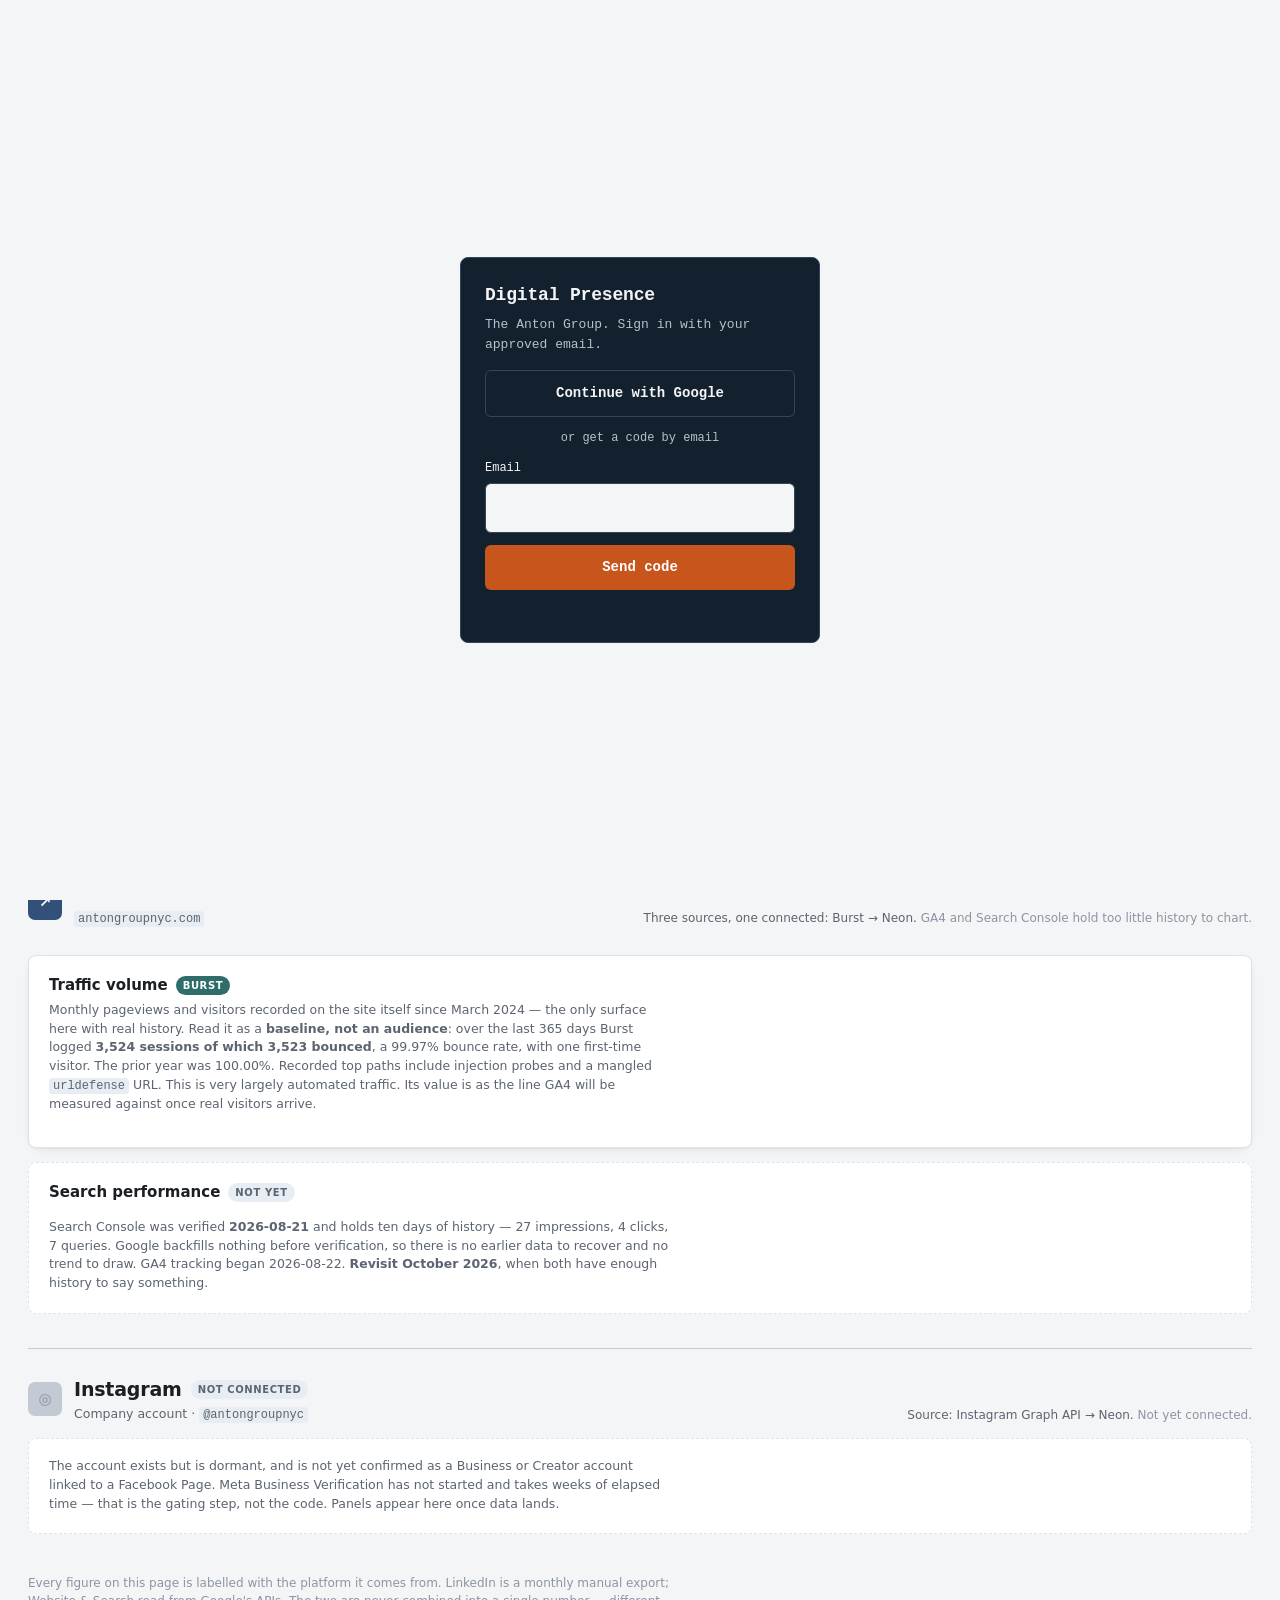
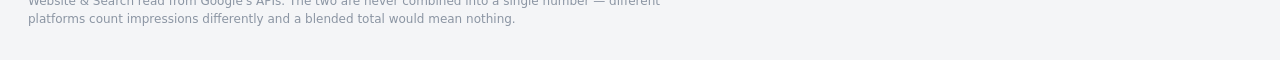
==== digital-presence/index.html @ 0e9f6192 "Publish: Digital Presence dashboard at /digital-presence/ (source anton-group-marketing-data eecb6ce" ====
<!doctype html>
<html lang="en">
<head>
<meta charset="utf-8">
<meta name="viewport" content="width=device-width, initial-scale=1">
<meta name="robots" content="noindex, nofollow">
<title>Digital Presence — The Anton Group</title>
<style>
/* Digital Presence dashboard.
 *
 * An internal instrument, not a marketing page: scanned, not read. So the
 * type is small and dense, the numbers are tabular, and colour is reserved for
 * state (overdue, off-target) rather than decoration.
 *
 * Palette is a cool slate with a single brass accent — deliberately not the
 * site's #1300ef, so nobody mistakes this for a client-facing surface.
 */

:root {
  color-scheme: light;

  --bg:        #f4f5f7;
  --surface:   #ffffff;
  --ink:       #1b1f24;
  --ink-soft:  #5b6470;
  --ink-faint: #8b95a3;
  --line:      #dfe3e8;
  --line-firm: #c3cad4;

  --accent:    #8a6a3c;
  --good:      #2f6d4f;
  --warn:      #9a6b12;
  --warn-bg:   #fdf4e0;
  --bad:       #a3402c;
  --bad-bg:    #fbeae6;

  --series-a:  #33507a;   /* impressions */
  --series-b:  #8a6a3c;   /* followers   */
  --band:      #e8edf4;   /* target band */

  --radius: 8px;
  --shadow: 0 1px 2px rgba(27, 31, 36, .05), 0 4px 14px -8px rgba(27, 31, 36, .18);
}

@media (prefers-color-scheme: dark) {
  :root:not([data-theme="light"]) {
    color-scheme: dark;
    --bg:        #14171b;
    --surface:   #1c2027;
    --ink:       #e6e9ee;
    --ink-soft:  #a4adba;
    --ink-faint: #74808f;
    --line:      #2b313a;
    --line-firm: #3c444f;
    --accent:    #cfa96a;
    --good:      #6cc394;
    --warn:      #d9a83f;
    --warn-bg:   #33280f;
    --bad:       #e08a74;
    --bad-bg:    #3a231d;
    --series-a:  #7fa3d6;
    --series-b:  #cfa96a;
    --band:      #232a33;
    --shadow: 0 1px 2px rgba(0,0,0,.4), 0 6px 20px -10px rgba(0,0,0,.6);
  }
}

* { box-sizing: border-box; }

body {
  margin: 0;
  background: var(--bg);
  color: var(--ink);
  font: 400 14px/1.5 ui-sans-serif, system-ui, -apple-system, "Segoe UI", sans-serif;
  -webkit-font-smoothing: antialiased;
}

/* ---------- masthead ---------- */

.masthead {
  display: flex;
  flex-wrap: wrap;
  gap: 16px;
  align-items: flex-end;
  justify-content: space-between;
  padding: 28px 28px 20px;
  border-bottom: 1px solid var(--line);
}
.eyebrow {
  margin: 0 0 4px;
  font-size: 11px;
  letter-spacing: .14em;
  text-transform: uppercase;
  color: var(--accent);
}
h1 { margin: 0; font-size: 24px; font-weight: 600; letter-spacing: -.01em; }
.masthead-meta { display: flex; align-items: center; gap: 10px; }
.masthead-meta label {
  font-size: 11px; letter-spacing: .08em; text-transform: uppercase;
  color: var(--ink-faint);
}
select {
  font: inherit;
  padding: 5px 8px;
  color: var(--ink);
  background: var(--surface);
  border: 1px solid var(--line-firm);
  border-radius: 6px;
}
select:focus-visible { outline: 2px solid var(--accent); outline-offset: 1px; }

.muted { color: var(--ink-faint); font-size: 12px; margin: 0; }

/* ---------- banners ---------- */

.banner {
  margin: 16px 28px 0;
  padding: 12px 14px;
  border-radius: var(--radius);
  border: 1px solid;
  font-size: 13px;
}
.banner-error { background: var(--bad-bg);  border-color: var(--bad);  color: var(--bad); }
.banner-warn  { background: var(--warn-bg); border-color: var(--warn); color: var(--warn); }

/* ---------- freshness strip ----------
   Sits above everything. If the import is stale, that fact outranks every
   number below it. */

.strip {
  display: flex;
  flex-wrap: wrap;
  gap: 8px 28px;
  align-items: baseline;
  margin: 0;
  padding: 12px 16px;
  background: var(--surface);
  border: 1px solid var(--line);
  border-left: 3px solid var(--good);
  border-radius: var(--radius);
  box-shadow: var(--shadow);
  font-size: 13px;
}
.tip {
  display: flex;
  gap: 10px;
  align-items: baseline;
  margin: 10px 0 0;
  padding: 8px 12px;
  border-left: 3px solid var(--accent);
  background: var(--bg);
  border-radius: 0 var(--radius) var(--radius) 0;
  font-size: 13px;
  color: var(--ink);
}
.tip-label { font-size: 11px; letter-spacing: .06em; text-transform: uppercase; color: var(--accent); white-space: nowrap; }
.tip-src { color: var(--ink-faint); }
.strip.is-overdue { border-left-color: var(--warn); background: var(--warn-bg); }
.strip b { font-variant-numeric: tabular-nums; }

/* ---------- tiles ---------- */

main { padding: 20px 28px 40px; display: grid; gap: 20px; }

.tiles {
  display: grid;
  grid-template-columns: repeat(auto-fit, minmax(190px, 1fr));
  gap: 14px;
}
.tile {
  padding: 14px 16px;
  background: var(--surface);
  border: 1px solid var(--line);
  border-radius: var(--radius);
  box-shadow: var(--shadow);
}
.tile-label {
  margin: 0 0 6px;
  font-size: 11px; letter-spacing: .07em; text-transform: uppercase;
  color: var(--ink-faint);
}
.tile-value {
  margin: 0;
  font-size: 28px; font-weight: 600; line-height: 1.1;
  font-variant-numeric: tabular-nums;
}
.tile-sub { margin: 6px 0 0; font-size: 12px; color: var(--ink-soft); }
.tile.is-warn  .tile-value { color: var(--warn); }
.tile.is-bad   .tile-value { color: var(--bad); }
.tile.is-good  .tile-value { color: var(--good); }

/* ---------- platform sections ----------
   Every number on this page belongs to exactly one platform, and the page must
   say which without the reader having to infer it. Platforms are the top-level
   grouping; charts live inside one. Nothing is ever blended across them —
   platforms count impressions differently and a combined total would be
   meaningless. */

.platform {
  display: grid;
  gap: 14px;
  padding-top: 4px;
}
.platform + .platform {
  margin-top: 14px;
  padding-top: 26px;
  border-top: 1px solid var(--line-firm);
}
.platform-head {
  display: flex;
  flex-wrap: wrap;
  gap: 10px 20px;
  align-items: flex-end;
  justify-content: space-between;
}
.platform-id { display: flex; align-items: center; gap: 12px; }
.platform-id h2 {
  margin: 0;
  font-size: 19px; font-weight: 600; letter-spacing: -.01em;
  display: flex; align-items: center; gap: 9px;
}
.platform-sub { margin: 2px 0 0; font-size: 12.5px; color: var(--ink-soft); }
.platform-source { margin: 0; font-size: 12px; color: var(--ink-soft); text-align: right; }

/* A mark rather than a logo — no trademark use, and it survives both themes. */
.platform-mark {
  flex: none;
  width: 34px; height: 34px;
  display: grid; place-items: center;
  border-radius: 7px;
  font-size: 15px; font-weight: 700; line-height: 1;
  color: var(--surface);
}
.platform-mark-li  { background: #0a66c2; font-family: Georgia, serif; }
.platform-mark-web { background: var(--series-a); }
.platform-mark-ig  { background: linear-gradient(135deg, #b8318d, #e9603f); }

/* A staged platform is visibly not-yet rather than broken or empty. */
.platform-staged .platform-mark { background: var(--line-firm); color: var(--ink-faint); }
.platform-staged .panel { border-style: dashed; box-shadow: none; }


/* ---------- panels ---------- */

.panel {
  background: var(--surface);
  border: 1px solid var(--line);
  border-radius: var(--radius);
  box-shadow: var(--shadow);
  padding: 18px 20px 20px;
}
.panel-head { margin-bottom: 14px; }
.panel-head h3 {
  margin: 0 0 4px;
  font-size: 15px; font-weight: 600;
  display: flex; align-items: center; gap: 8px;
}
.panel-note {
  margin: 0;
  font-size: 12.5px; line-height: 1.5;
  color: var(--ink-soft);
  max-width: 78ch;
}
.panel-staged { border-style: dashed; box-shadow: none; }
.pill {
  font-size: 10px; letter-spacing: .06em; text-transform: uppercase;
  padding: 2px 7px; border-radius: 999px;
  background: var(--band); color: var(--ink-soft); font-weight: 600;
}
/* Must follow .pill — same specificity, so source order decides. */
.pill-li    { background: #0a66c2; color: #fff; }
.pill-burst { background: #2f6d6a; color: #fff; }

.chart { width: 100%; overflow-x: auto; }
.chart svg { display: block; width: 100%; height: auto; }

/* ---------- table ---------- */

.table-scroll { overflow-x: auto; }
table { width: 100%; border-collapse: collapse; font-size: 13px; }
th, td {
  padding: 8px 10px;
  text-align: left;
  border-bottom: 1px solid var(--line);
  vertical-align: top;
}
th {
  font-size: 11px; letter-spacing: .06em; text-transform: uppercase;
  color: var(--ink-faint); font-weight: 600;
  border-bottom: 1px solid var(--line-firm);
  white-space: nowrap;
}
td.num, th.num { text-align: right; font-variant-numeric: tabular-nums; white-space: nowrap; }
tbody tr:last-child td { border-bottom: none; }
.post-text {
  display: block;
  max-width: 46ch;
  overflow: hidden;
  text-overflow: ellipsis;
  white-space: nowrap;
  color: var(--ink-soft);
}

/* ---------- chart internals ---------- */

.axis text  { font-size: 10px; fill: var(--ink-faint); }
.axis line, .axis path { stroke: var(--line); }
.gridline   { stroke: var(--line); stroke-dasharray: 2 3; }
.bar        { fill: var(--series-a); }
.bar.below  { fill: var(--line-firm); }
.target-band{ fill: var(--band); }
.series-a   { stroke: var(--series-a); fill: none; stroke-width: 2; }
.series-b   { stroke: var(--series-b); fill: none; stroke-width: 2; }
.dot-a      { fill: var(--series-a); }
.dot-b      { fill: var(--series-b); }
.bar-followers { fill: var(--series-a); }
.bar-visitors  { fill: var(--series-b); }
.chart-legend {
  display: flex; flex-wrap: wrap; gap: 14px;
  margin: 10px 0 0; padding: 0; list-style: none;
  font-size: 12px; color: var(--ink-soft);
}
.chart-legend li { display: flex; align-items: center; gap: 6px; }
.swatch { width: 10px; height: 10px; border-radius: 2px; flex: none; }

footer { padding: 0 28px 32px; }
footer p { max-width: 90ch; }
code {
  font: 12px/1 ui-monospace, "Cascadia Code", Consolas, monospace;
  background: var(--band); padding: 1px 4px; border-radius: 3px;
}

@media (max-width: 620px) {
  .masthead, .strip, .banner { margin-inline: 0; padding-inline: 16px; }
  main { padding: 16px; }
  footer { padding: 0 16px 24px; }
}

@media print {
  body { background: #fff; }
  .panel, .tile, .strip { box-shadow: none; border-color: #bbb; }
  .masthead-meta select { display: none; }
}

@media (prefers-reduced-motion: reduce) {
  * { animation: none !important; transition: none !important; }
}

</style>
<script>
/* The page asks /api/metrics?range=... as before. The data now comes from the Data API behind sign-in (auth.js). */
(function () {
  const real = window.fetch ? window.fetch.bind(window) : null;
  const API_URL = 'https://ep-plain-king-bdcfq2ot.apirest.c-8.us-east-2.aws.neon.tech/market_data/rest/v1';
  const auth = import('./auth.js');
  async function metrics(key, retried) {
    const { getToken } = await auth;
    const token = await getToken({ force: !!retried });
    const res = await real(API_URL + '/digital_presence?select=payload&range=eq.' + encodeURIComponent(key),
      { headers: { Authorization: 'Bearer ' + token, 'Accept-Profile': 'dash_api' } });
    if (res.status === 401 && !retried) return metrics(key, true);
    if (!res.ok) throw new Error('Data API ' + res.status);
    const rows = await res.json();
    if (!rows.length) {
      // Signed in but not on the approved list: the view returns nothing.
      await getToken({ force: true, message: 'This account is not on the approved list. Ask the dashboard owner for access, or sign in with an approved email.' });
      return metrics(key, true);
    }
    return new Response(JSON.stringify(rows[0].payload), { status: 200, headers: { 'Content-Type': 'application/json' } });
  }
  window.fetch = function (input, init) {
    const url = String((input && input.url) || input || '');
    if (url.indexOf('/api/metrics') !== -1) {
      const m = url.match(/range=([^&]+)/);
      return metrics(m ? decodeURIComponent(m[1]) : '365d');
    }
    return real ? real(input, init) : Promise.reject(new Error('offline'));
  };
}());
</script>
</head>
<body>

<header class="masthead">
  <div>
    <p class="eyebrow">The Anton Group</p>
    <h1>Digital Presence</h1>
  </div>
  <div class="masthead-meta">
    <label for="range">Window</label>
    <select id="range" aria-label="Time window">
      <option value="365d" selected>Last 365 days</option>
      <option value="90d">Last 90 days</option>
      <option value="all">All data</option>
    </select>
    <p id="generated" class="muted"></p>
  </div>
</header>

<noscript>
  <div class="banner banner-warn">
    This page reads live data and needs JavaScript enabled.
  </div>
</noscript>

<div id="error" class="banner banner-error" hidden></div>

<main>

  <!-- ================= LINKEDIN ================= -->
  <section class="platform" aria-labelledby="li-heading">

    <div class="platform-head">
      <div class="platform-id">
        <span class="platform-mark platform-mark-li" aria-hidden="true">in</span>
        <div>
          <h2 id="li-heading">LinkedIn</h2>
          <p class="platform-sub">Company page · <code>@antongroupnyc</code></p>
        </div>
      </div>
      <p class="platform-source">
        Source: monthly page-analytics export → Neon.
        <span class="muted">Not live — as fresh as the last import.</span>
      </p>
    </div>

    <!-- Freshness belongs to LinkedIn specifically: it describes the age of
         that export, not of the dashboard as a whole. -->
    <div id="freshness-strip" class="strip" aria-live="polite"></div>

    <div class="tiles" id="tiles" aria-label="LinkedIn headline figures"></div>

    <section class="panel">
      <div class="panel-head">
        <h3>Posting cadence <span class="pill pill-li">LinkedIn</span></h3>
        <p class="panel-note">
          Bars are posts published to the company page. The band is the 4–6 per
          month the baseline recommends. This is the constraint — per-post
          performance is healthy; supply is not.
        </p>
        <p class="tip">
          <span class="tip-label">Get noticed</span>
          <span>Pages that post at least once a week see 5× more followers. <span class="tip-src">LinkedIn page admin guidance</span></span>
        </p>
      </div>
      <div id="chart-cadence" class="chart"></div>
    </section>

    <section class="panel">
      <div class="panel-head">
        <h3>Reach and follower growth <span class="pill pill-li">LinkedIn</span></h3>
        <p class="panel-note">
          Monthly organic impressions on the company page against net new
          followers. Follower gain tracks posting, not reach.
        </p>
      </div>
      <div id="chart-trend" class="chart"></div>
    </section>

    <section class="panel">
      <div class="panel-head">
        <h3>Audience quality <span class="pill pill-li">LinkedIn</span></h3>
        <p class="panel-note" id="composition-note"></p>
      </div>
      <div id="chart-composition" class="chart"></div>
    </section>

    <section class="panel">
      <div class="panel-head">
        <h3>Every post <span class="pill pill-li">LinkedIn</span></h3>
        <p class="panel-note">
          Company-page posts, newest first. Engagement rate and CTR are stored as
          fractions and formatted here. These are per-post figures and will not
          sum to the page-level totals above — page counts include activity not
          attributable to a specific post.
        </p>
      </div>
      <div class="table-scroll">
        <table id="posts-table">
          <thead>
            <tr>
              <th scope="col">Date</th>
              <th scope="col">Post</th>
              <th scope="col" class="num">Impressions</th>
              <th scope="col" class="num">Clicks</th>
              <th scope="col" class="num">CTR</th>
              <th scope="col" class="num">Reactions</th>
              <th scope="col" class="num">Reposts</th>
              <th scope="col" class="num">Eng. rate</th>
            </tr>
          </thead>
          <tbody></tbody>
        </table>
      </div>
    </section>
  </section>

  <!-- ================= WEBSITE ================= -->
  <section class="platform" aria-labelledby="web-heading">
    <div class="platform-head">
      <div class="platform-id">
        <span class="platform-mark platform-mark-web" aria-hidden="true">↗</span>
        <div>
          <h2 id="web-heading">Website &amp; Search</h2>
          <p class="platform-sub"><code>antongroupnyc.com</code></p>
        </div>
      </div>
      <p class="platform-source">
        Three sources, one connected: Burst → Neon.
        <span class="muted">GA4 and Search Console hold too little history to chart.</span>
      </p>
    </div>

    <div class="tiles" id="burst-tiles" aria-label="Burst headline figures"></div>

    <section class="panel">
      <div class="panel-head">
        <h3>Traffic volume <span class="pill pill-burst">Burst</span></h3>
        <p class="panel-note">
          Monthly pageviews and visitors recorded on the site itself since March
          2024 — the only surface here with real history. Read it as a
          <b>baseline, not an audience</b>: over the last 365 days Burst logged
          <b>3,524 sessions of which 3,523 bounced</b>, a 99.97% bounce rate,
          with one first-time visitor. The prior year was 100.00%. Recorded
          top paths include injection probes and a mangled
          <code>urldefense</code> URL. This is very largely automated traffic.
          Its value is as the line GA4 will be measured against once real
          visitors arrive.
        </p>
      </div>
      <div id="chart-burst" class="chart"></div>
    </section>

    <div class="panel panel-staged">
      <div class="panel-head">
        <h3>Search performance <span class="pill">not yet</span></h3>
      </div>
      <p class="panel-note">
        Search Console was verified <b>2026-08-21</b> and holds ten days of
        history — 27 impressions, 4 clicks, 7 queries. Google backfills nothing
        before verification, so there is no earlier data to recover and no trend
        to draw. GA4 tracking began 2026-08-22. <b>Revisit October 2026</b>, when
        both have enough history to say something.
      </p>
    </div>
  </section>

  <!-- ================= INSTAGRAM ================= -->
  <section class="platform platform-staged" aria-labelledby="ig-heading">
    <div class="platform-head">
      <div class="platform-id">
        <span class="platform-mark platform-mark-ig" aria-hidden="true">◎</span>
        <div>
          <h2 id="ig-heading">Instagram <span class="pill">not connected</span></h2>
          <p class="platform-sub">Company account · <code>@antongroupnyc</code></p>
        </div>
      </div>
      <p class="platform-source">
        Source: Instagram Graph API → Neon.
        <span class="muted">Not yet connected.</span>
      </p>
    </div>

    <div class="panel">
      <p class="panel-note">
        The account exists but is dormant, and is not yet confirmed as a
        Business or Creator account linked to a Facebook Page. Meta Business
        Verification has not started and takes weeks of elapsed time — that is
        the gating step, not the code. Panels appear here once data lands.
      </p>
    </div>
  </section>

</main>

<footer>
  <p class="muted">
    Every figure on this page is labelled with the platform it comes from. LinkedIn
    is a monthly manual export; Website &amp; Search read from Google's APIs. The two
    are never combined into a single number — different platforms count impressions
    differently and a blended total would mean nothing.
  </p>
</footer>

<script>
/* Hand-built inline SVG charts. No library — three chart types do not justify
 * a dependency, and inline SVG inherits the CSS custom properties so both
 * colour schemes work without a second palette.
 *
 * Every chart draws into a fixed viewBox and scales via CSS, so there is no
 * resize handling and no layout thrash.
 */
(function (global) {
  'use strict';

  const NS = 'http://www.w3.org/2000/svg';
  const el = (name, attrs = {}, text = null) => {
    const n = document.createElementNS(NS, name);
    for (const [k, v] of Object.entries(attrs)) n.setAttribute(k, String(v));
    if (text !== null) n.textContent = text;
    return n;
  };

  /** Round a max up to something a human would choose for an axis top. */
  function niceMax(v) {
    if (v <= 0) return 1;
    const mag = Math.pow(10, Math.floor(Math.log10(v)));
    const norm = v / mag;
    const step = norm <= 1 ? 1 : norm <= 2 ? 2 : norm <= 5 ? 5 : 10;
    return step * mag;
  }

  const fmt = (n) => (n === null || n === undefined ? '—' : n.toLocaleString('en-US'));
  const shortMonth = (ym) => {
    const [y, m] = ym.split('-');
    return ['Jan','Feb','Mar','Apr','May','Jun','Jul','Aug','Sep','Oct','Nov','Dec'][+m - 1]
      + (m === '01' ? ` ’${y.slice(2)}` : '');
  };

  function legend(items) {
    const ul = document.createElement('ul');
    ul.className = 'chart-legend';
    for (const it of items) {
      const li = document.createElement('li');
      const sw = document.createElement('span');
      sw.className = 'swatch';
      sw.style.background = it.color;
      li.append(sw, document.createTextNode(it.label));
      ul.appendChild(li);
    }
    return ul;
  }

  /* ------------------------------------------------------------------ *
   * Posting cadence: bars with the 4–6/month target band behind them.
   * The band is the whole point — it turns "1 post" from a number into a
   * miss you can see without reading the axis.
   * ------------------------------------------------------------------ */
  function cadence(mount, rows, target = [4, 6]) {
    mount.textContent = '';
    if (!rows || !rows.length) return empty(mount, 'No posts in this window.');

    const W = 900, H = 260, P = { t: 14, r: 14, b: 30, l: 40 };
    const iw = W - P.l - P.r, ih = H - P.t - P.b;
    const max = niceMax(Math.max(target[1], ...rows.map((r) => r.posts)));
    const y = (v) => P.t + ih - (v / max) * ih;
    const bw = Math.min(46, (iw / rows.length) * 0.62);

    const svg = el('svg', {
      viewBox: `0 0 ${W} ${H}`, role: 'img',
      'aria-label': `Posts per month. Target ${target[0]} to ${target[1]}.`,
    });

    svg.appendChild(el('rect', {
      class: 'target-band', x: P.l, y: y(target[1]),
      width: iw, height: Math.max(1, y(target[0]) - y(target[1])),
    }));

    for (let i = 0; i <= 4; i++) {
      const v = (max / 4) * i;
      svg.appendChild(el('line', { class: 'gridline', x1: P.l, x2: P.l + iw, y1: y(v), y2: y(v) }));
      svg.appendChild(el('text', {
        class: 'axis-label', x: P.l - 8, y: y(v) + 3.5, 'text-anchor': 'end',
        fill: 'currentColor', style: 'font-size:10px;opacity:.55',
      }, String(Math.round(v))));
    }

    rows.forEach((r, i) => {
      const cx = P.l + (iw / rows.length) * (i + 0.5);
      const h = Math.max(0, P.t + ih - y(r.posts));
      const g = el('g');
      g.appendChild(el('rect', {
        class: 'bar' + (r.posts < target[0] ? ' below' : ''),
        x: cx - bw / 2, y: y(r.posts), width: bw, height: h, rx: 2,
      }));
      g.appendChild(el('title', {}, `${r.month}: ${r.posts} post${r.posts === 1 ? '' : 's'}`));
      if (r.posts > 0) {
        g.appendChild(el('text', {
          x: cx, y: y(r.posts) - 5, 'text-anchor': 'middle',
          fill: 'currentColor', style: 'font-size:10px;opacity:.7',
        }, String(r.posts)));
      }
      g.appendChild(el('text', {
        x: cx, y: H - 10, 'text-anchor': 'middle',
        fill: 'currentColor', style: 'font-size:10px;opacity:.55',
      }, shortMonth(r.month)));
      svg.appendChild(g);
    });

    mount.appendChild(svg);
    mount.appendChild(legend([
      { color: 'var(--series-a)', label: 'On or above target' },
      { color: 'var(--line-firm)', label: 'Below 4/month' },
      { color: 'var(--band)', label: 'Target band (4–6)' },
    ]));
  }

  /* ------------------------------------------------------------------ *
   * Reach vs follower growth: two lines on independent scales.
   * Independent axes are deliberate — the question is whether the shapes
   * move together, not how the magnitudes compare.
   * ------------------------------------------------------------------ */
  function trend(mount, rows) {
    mount.textContent = '';
    if (!rows || !rows.length) return empty(mount, 'No daily data in this window.');

    const W = 900, H = 280, P = { t: 16, r: 46, b: 30, l: 48 };
    const iw = W - P.l - P.r, ih = H - P.t - P.b;
    const maxI = niceMax(Math.max(...rows.map((r) => r.impressions || 0)));
    const maxF = niceMax(Math.max(1, ...rows.map((r) => r.net_followers || 0)));
    const x = (i) => P.l + (rows.length === 1 ? iw / 2 : (iw / (rows.length - 1)) * i);
    const yI = (v) => P.t + ih - ((v || 0) / maxI) * ih;
    const yF = (v) => P.t + ih - ((v || 0) / maxF) * ih;

    const svg = el('svg', {
      viewBox: `0 0 ${W} ${H}`, role: 'img',
      'aria-label': 'Monthly organic impressions and net new followers.',
    });

    for (let i = 0; i <= 4; i++) {
      const v = (maxI / 4) * i;
      svg.appendChild(el('line', { class: 'gridline', x1: P.l, x2: P.l + iw, y1: yI(v), y2: yI(v) }));
      svg.appendChild(el('text', {
        x: P.l - 8, y: yI(v) + 3.5, 'text-anchor': 'end',
        fill: 'currentColor', style: 'font-size:10px;opacity:.55',
      }, v >= 1000 ? `${Math.round(v / 1000)}k` : String(Math.round(v))));
      svg.appendChild(el('text', {
        x: P.l + iw + 8, y: yF((maxF / 4) * i) + 3.5,
        fill: 'currentColor', style: 'font-size:10px;opacity:.55',
      }, String(Math.round((maxF / 4) * i))));
    }

    const path = (acc, yf) => rows.map((r, i) => `${i ? 'L' : 'M'}${x(i)},${yf(r[acc])}`).join(' ');
    svg.appendChild(el('path', { class: 'series-a', d: path('impressions', yI) }));
    svg.appendChild(el('path', { class: 'series-b', d: path('net_followers', yF) }));

    rows.forEach((r, i) => {
      const a = el('circle', { class: 'dot-a', cx: x(i), cy: yI(r.impressions), r: 3 });
      a.appendChild(el('title', {}, `${r.month}: ${fmt(r.impressions)} impressions`));
      svg.appendChild(a);
      const b = el('circle', { class: 'dot-b', cx: x(i), cy: yF(r.net_followers), r: 3 });
      b.appendChild(el('title', {}, `${r.month}: ${fmt(r.net_followers)} net followers`));
      svg.appendChild(b);
      if (i % Math.ceil(rows.length / 8) === 0 || i === rows.length - 1) {
        svg.appendChild(el('text', {
          x: x(i), y: H - 10, 'text-anchor': 'middle',
          fill: 'currentColor', style: 'font-size:10px;opacity:.55',
        }, shortMonth(r.month)));
      }
    });

    mount.appendChild(svg);
    mount.appendChild(legend([
      { color: 'var(--series-a)', label: 'Organic impressions (left)' },
      { color: 'var(--series-b)', label: 'Net new followers (right)' },
    ]));
  }

  /* ------------------------------------------------------------------ *
   * Audience quality: a back-to-back bar chart.
   * Followers left, visitors right, one shared seniority axis. Charted
   * separately these two are unremarkable; opposed, the divergence is the
   * entire finding — the followers are senior, the visitors are not.
   * ------------------------------------------------------------------ */
  function composition(mount, rows) {
    mount.textContent = '';
    if (!rows || !rows.length) return empty(mount, 'No demographic snapshot loaded.');

    const byAud = { followers: {}, visitors: {} };
    for (const r of rows) (byAud[r.audience_type] ||= {})[r.value] = Number(r.pct);

    const ORDER = ['CXO', 'Owner', 'Partner', 'VP', 'Director', 'Senior', 'Manager', 'Entry', 'Training', 'Unpaid'];
    const labels = ORDER.filter((k) => byAud.followers[k] != null || byAud.visitors[k] != null);
    if (!labels.length) return empty(mount, 'No seniority breakdown available.');

    const W = 900, H = 30 + labels.length * 26, GUT = 96;
    const half = (W - GUT) / 2;
    const max = Math.max(10, ...labels.map((k) => Math.max(byAud.followers[k] || 0, byAud.visitors[k] || 0)));
    const rowH = 26, bh = 14;

    const svg = el('svg', {
      viewBox: `0 0 ${W} ${H}`, role: 'img',
      'aria-label': 'Seniority of followers compared with page visitors, percent.',
    });

    labels.forEach((k, i) => {
      const cy = 18 + i * rowH;
      svg.appendChild(el('text', {
        x: W / 2, y: cy + bh - 3, 'text-anchor': 'middle',
        fill: 'currentColor', style: 'font-size:11px',
      }, k));

      const f = byAud.followers[k] || 0;
      const wf = (f / max) * half;
      const gf = el('g');
      gf.appendChild(el('rect', { class: 'bar-followers', x: W / 2 - GUT / 2 - wf, y: cy, width: wf, height: bh, rx: 2 }));
      gf.appendChild(el('title', {}, `Followers · ${k}: ${f}%`));
      svg.appendChild(gf);
      if (f >= 3) svg.appendChild(el('text', {
        x: W / 2 - GUT / 2 - wf - 5, y: cy + bh - 3, 'text-anchor': 'end',
        fill: 'currentColor', style: 'font-size:10px;opacity:.7',
      }, `${f}%`));

      const v = byAud.visitors[k] || 0;
      const wv = (v / max) * half;
      const gv = el('g');
      gv.appendChild(el('rect', { class: 'bar-visitors', x: W / 2 + GUT / 2, y: cy, width: wv, height: bh, rx: 2 }));
      gv.appendChild(el('title', {}, `Visitors · ${k}: ${v}%`));
      svg.appendChild(gv);
      if (v >= 3) svg.appendChild(el('text', {
        x: W / 2 + GUT / 2 + wv + 5, y: cy + bh - 3,
        fill: 'currentColor', style: 'font-size:10px;opacity:.7',
      }, `${v}%`));
    });

    mount.appendChild(svg);
    mount.appendChild(legend([
      { color: 'var(--series-a)', label: 'Followers (left)' },
      { color: 'var(--series-b)', label: 'Page visitors (right)' },
    ]));
  }

  /* ------------------------------------------------------------------ *
   * Traffic volume: paired monthly bars, no target band.
   * Used for Burst. There is deliberately no goal line here — this series
   * is automated traffic, so "more" would not be better and a target would
   * imply otherwise.
   * ------------------------------------------------------------------ */
  function volume(mount, rows) {
    mount.textContent = '';
    if (!rows || !rows.length) return empty(mount, 'No traffic data in this window.');

    const W = 900, H = 240, P = { t: 14, r: 14, b: 30, l: 44 };
    const iw = W - P.l - P.r, ih = H - P.t - P.b;
    const max = niceMax(Math.max(1, ...rows.map((r) => Math.max(r.pageviews, r.visitors))));
    const y = (v) => P.t + ih - (v / max) * ih;
    const slot = iw / rows.length;
    const bw = Math.min(18, slot * 0.32);

    const svg = el('svg', {
      viewBox: `0 0 ${W} ${H}`, role: 'img',
      'aria-label': 'Monthly Burst pageviews and visitors.',
    });

    for (let i = 0; i <= 4; i++) {
      const v = (max / 4) * i;
      svg.appendChild(el('line', { class: 'gridline', x1: P.l, x2: P.l + iw, y1: y(v), y2: y(v) }));
      svg.appendChild(el('text', {
        x: P.l - 8, y: y(v) + 3.5, 'text-anchor': 'end',
        fill: 'currentColor', style: 'font-size:10px;opacity:.55',
      }, String(Math.round(v))));
    }

    rows.forEach((r, i) => {
      const cx = P.l + slot * (i + 0.5);
      const g = el('g');
      [['pageviews', 'bar-followers', -bw / 2 - 1], ['visitors', 'bar-visitors', 1]].forEach(
        ([key, cls, dx]) => {
          const h = Math.max(0, P.t + ih - y(r[key]));
          const rect = el('rect', {
            class: cls, x: cx + dx, y: y(r[key]), width: bw, height: h, rx: 2,
          });
          rect.appendChild(el('title', {}, `${r.month}: ${fmt(r[key])} ${key}`));
          g.appendChild(rect);
        }
      );
      if (i % Math.ceil(rows.length / 8) === 0 || i === rows.length - 1) {
        g.appendChild(el('text', {
          x: cx, y: H - 10, 'text-anchor': 'middle',
          fill: 'currentColor', style: 'font-size:10px;opacity:.55',
        }, shortMonth(r.month)));
      }
      svg.appendChild(g);
    });

    mount.appendChild(svg);
    mount.appendChild(legend([
      { color: 'var(--series-a)', label: 'Pageviews' },
      { color: 'var(--series-b)', label: 'Visitors' },
    ]));
  }

  function empty(mount, msg) {
    const p = document.createElement('p');
    p.className = 'panel-note';
    p.textContent = msg;
    mount.appendChild(p);
  }

  global.Charts = { cadence, trend, composition, volume, fmt };
})(window);

</script>
<script>
/* One fetch, one render. All arithmetic that could go wrong lives in SQL;
 * this file formats and places.
 *
 * The single formatting rule that matters: engagement_rate and ctr are stored
 * as FRACTIONS (0.0483, not 4.83). pct() is the only place they are multiplied,
 * so there is exactly one line to get wrong instead of six.
 */
(function () {
  'use strict';

  const $ = (id) => document.getElementById(id);
  const fmt = (n) => (n === null || n === undefined ? '—' : Number(n).toLocaleString('en-US'));
  const pct = (frac, dp = 1) =>
    frac === null || frac === undefined ? '—' : `${(Number(frac) * 100).toFixed(dp)}%`;
  const plural = (n, s, p) => `${n} ${n === 1 ? s : p}`;
  // Postgres dates arrive from the Function as full ISO timestamps
  // ("2026-08-24T04:00:00.000Z"). Printed raw they read as machine output in
  // the middle of a sentence. Sliced rather than parsed: `new Date(...)` and
  // then formatting would shift the calendar date by one for any viewer west
  // of UTC, because these are dates, not instants.
  const day = (v) => (typeof v === 'string' ? v.slice(0, 10) : v == null ? '—' : String(v));

  function showError(msg) {
    const box = $('error');
    box.textContent = msg;
    box.hidden = false;
  }

  /* ---------- freshness strip ----------
     Renders days-since-last-post and the age of the import together, always.
     The tile exists because the page once went 56 days dark unnoticed; since
     the feed is a monthly manual export, showing the first figure without the
     second would reproduce exactly that blindness. */
  function renderFreshness(f) {
    const strip = $('freshness-strip');
    strip.textContent = '';
    if (!f) {
      strip.textContent = 'Freshness unavailable.';
      return;
    }
    strip.classList.toggle('is-overdue', Boolean(f.export_overdue));

    const bits = [
      `<span><b>${plural(f.days_since_last_post, 'day', 'days')}</b> since the last post
        <span class="muted">(${day(f.last_post)})</span></span>`,
      `<span>Data runs through <b>${day(f.data_through)}</b>
        <span class="muted">— ${plural(f.data_age_days, 'day', 'days')} ago</span></span>`,
      `<span><b>${f.days_of_data}</b> days loaded
        <span class="muted">from ${day(f.data_from)}</span></span>`,
    ];
    if (f.export_overdue) {
      bits.push('<span><b>Export overdue.</b> Run the monthly LinkedIn export — '
        + 'every figure below is older than it looks.</span>');
    }
    strip.innerHTML = bits.join('');
  }

  /* ---------- tiles ---------- */
  function renderTiles(d) {
    const f = d.freshness || {};
    const totals = (d.trend || []).reduce(
      (a, r) => ({
        impressions: a.impressions + (r.impressions || 0),
        clicks: a.clicks + (r.clicks || 0),
        followers: a.followers + (r.net_followers || 0),
      }),
      { impressions: 0, clicks: 0, followers: 0 }
    );

    const monthly = d.cadence || [];
    const avg = monthly.length
      ? monthly.reduce((s, r) => s + r.posts, 0) / monthly.length
      : 0;

    const tiles = [
      {
        label: 'Posts this month',
        value: f.posts_this_month ?? '—',
        sub: `${avg.toFixed(1)}/month average · target 4–6`,
        state: (f.posts_this_month ?? 0) >= 4 ? 'is-good' : 'is-bad',
      },
      {
        label: 'Organic impressions',
        value: fmt(totals.impressions),
        sub: `${fmt(totals.clicks)} clicks · ${
          totals.impressions ? pct(totals.clicks / totals.impressions, 2) : '—'
        } page CTR`,
      },
      {
        label: 'Net new followers',
        value: fmt(totals.followers),
        sub: `${plural(f.posts_total ?? 0, 'post', 'posts')} in the window`,
      },
      {
        label: 'Followers per post',
        value: f.posts_total ? (totals.followers / f.posts_total).toFixed(1) : '—',
        sub: 'Posting drives follower growth; reach alone does not',
      },
    ];

    $('tiles').innerHTML = tiles
      .map(
        (t) => `<article class="tile ${t.state || ''}">
            <p class="tile-label">${t.label}</p>
            <p class="tile-value">${t.value}</p>
            <p class="tile-sub">${t.sub}</p>
          </article>`
      )
      .join('');
  }

  /* ---------- posts table ---------- */
  function renderPosts(rows) {
    const body = document.querySelector('#posts-table tbody');
    body.textContent = '';
    if (!rows || !rows.length) {
      body.innerHTML = '<tr><td colspan="8" class="muted">No posts loaded.</td></tr>';
      return;
    }
    body.innerHTML = rows
      .map((r) => {
        // Post text can contain markup-significant characters; build with
        // textContent semantics by escaping rather than interpolating raw.
        const text = String(r.content || '')
          .replace(/&/g, '&amp;')
          .replace(/</g, '&lt;')
          .replace(/>/g, '&gt;');
        return `<tr>
          <td>${r.posted_at || '—'}</td>
          <td><span class="post-text" title="${text}">${text || '—'}</span></td>
          <td class="num">${fmt(r.impressions)}</td>
          <td class="num">${fmt(r.clicks)}</td>
          <td class="num">${pct(r.ctr, 2)}</td>
          <td class="num">${fmt(r.likes)}</td>
          <td class="num">${fmt(r.reposts)}</td>
          <td class="num">${pct(r.engagement_rate)}</td>
        </tr>`;
      })
      .join('');
  }

  /* ---------- Burst (website) ----------
     Deliberately uncoloured. The tile states elsewhere mean "off target", and
     there is no target here — this series is very largely automated traffic,
     so a rising number is not an improvement and must not be styled as one.
     No bounce tile: the stored counts are page-level and cannot produce a
     session-level rate, so the measured figure stays in the panel note where
     its source and window are stated. */
  function renderBurst(burst) {
    const mount = $('burst-tiles');
    const t = burst && burst.totals;
    if (!t) {
      mount.innerHTML = '<article class="tile"><p class="tile-label">Burst</p>'
        + '<p class="tile-value">—</p><p class="tile-sub">No data returned.</p></article>';
      Charts.volume($('chart-burst'), []);
      return;
    }

    const span = t.first_month && t.last_month ? `${t.first_month} → ${t.last_month}` : '—';
    const tiles = [
      { label: 'Pageviews',  value: fmt(t.pageviews),
        sub: 'Recorded on-site by Burst' },
      { label: 'Sessions',   value: fmt(t.sessions),
        sub: 'Site-wide daily figure, not summed per page' },
      { label: 'Visitors',   value: fmt(t.visitors),
        sub: 'Counted per page, so higher than sessions' },
      { label: 'History',    value: (t.months ?? (burst.monthly || []).length) + ' mo',
        sub: span },
    ];
    mount.innerHTML = tiles.map((x) => `<article class="tile">
        <p class="tile-label">${x.label}</p>
        <p class="tile-value">${x.value}</p>
        <p class="tile-sub">${x.sub}</p>
      </article>`).join('');

    Charts.volume($('chart-burst'), burst.monthly || []);
  }

  /* ---------- load ---------- */
  async function load(range) {
    $('error').hidden = true;
    try {
      const res = await fetch(`/api/metrics?range=${encodeURIComponent(range)}`, {
        headers: { Accept: 'application/json' },
        credentials: 'same-origin',
      });
      if (!res.ok) {
        // 403 here almost always means the Cloudflare Access session lapsed
        // rather than a genuine permission problem, so say so.
        if (res.status === 403) {
          showError('Your session expired. Reload the page to sign in again.');
        } else {
          showError(`Could not load data (HTTP ${res.status}). The panels below may be blank.`);
        }
        return;
      }
      const data = await res.json();

      renderFreshness(data.freshness);
      renderTiles(data);
      Charts.cadence($('chart-cadence'), data.cadence);
      Charts.trend($('chart-trend'), data.trend);
      Charts.composition($('chart-composition'), data.composition);
      renderPosts(data.posts);
      renderBurst(data.burst);

      const asOf = data.freshness?.demographics_as_of;
      $('composition-note').textContent =
        'Seniority of followers against seniority of page visitors'
        + (asOf ? `, as of ${asOf}` : '')
        + '. A single snapshot, not a trend — LinkedIn exports demographics '
        + 'without history. The gap is the point: the followers are senior, '
        + 'the visitors are not.';

      $('generated').textContent =
        'Loaded ' + new Date(data.generated_at).toLocaleString('en-US');
    } catch (err) {
      showError('Could not reach the data service. Check your connection and reload.');
    }
  }

  $('range').addEventListener('change', (e) => load(e.target.value));
  load($('range').value);
})();

</script>
</body>
</html>
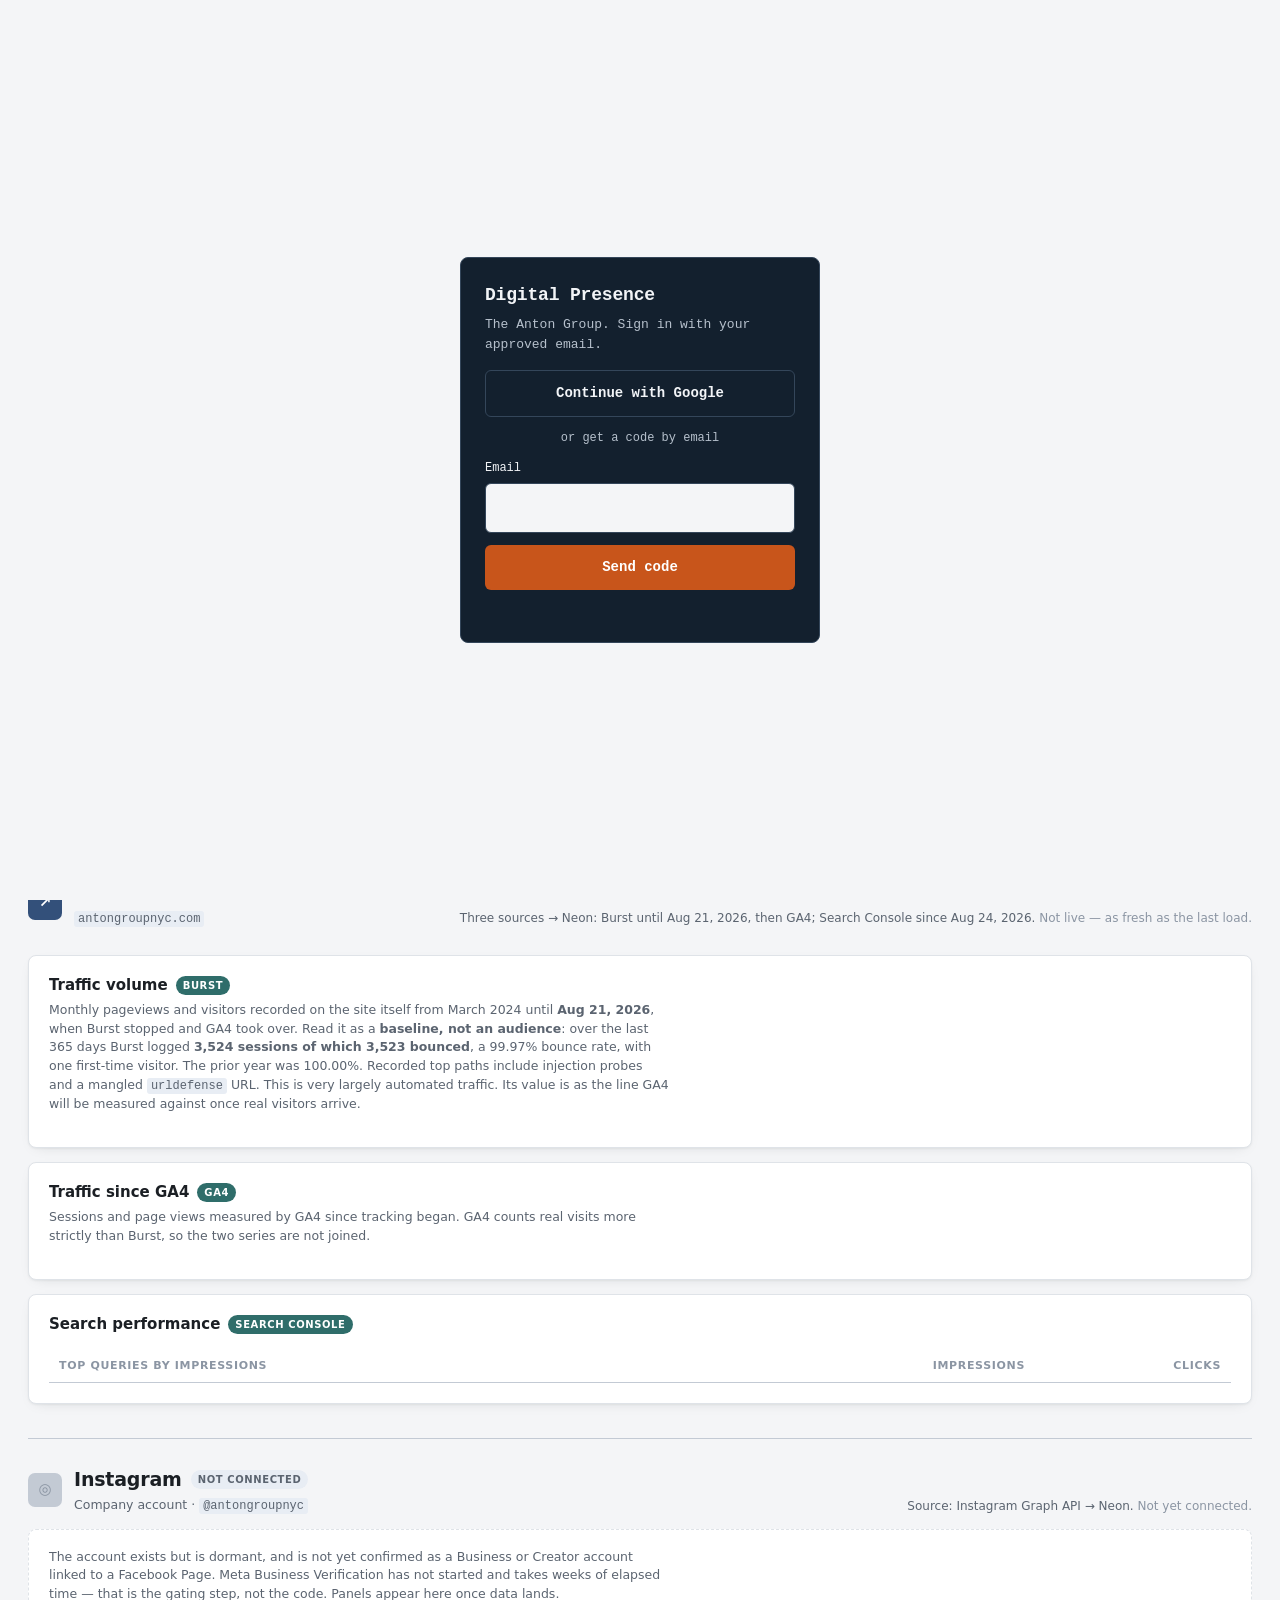
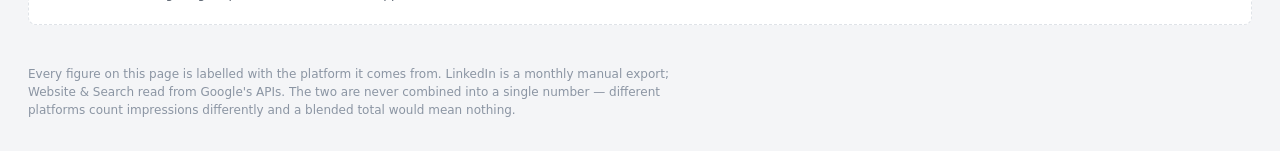
==== commit 38b38816: "Publish: Digital Presence adds GA4 and Search Console panels (source anton-group-marketing-data 551b" ====
--- a/digital-presence/index.html
+++ b/digital-presence/index.html
@@ -506,8 +506,8 @@
         </div>
       </div>
       <p class="platform-source">
-        Three sources, one connected: Burst → Neon.
-        <span class="muted">GA4 and Search Console hold too little history to chart.</span>
+        Three sources → Neon: Burst until Aug 21, 2026, then GA4; Search Console since Aug 24, 2026.
+        <span class="muted">Not live — as fresh as the last load.</span>
       </p>
     </div>
 
@@ -517,8 +517,8 @@
       <div class="panel-head">
         <h3>Traffic volume <span class="pill pill-burst">Burst</span></h3>
         <p class="panel-note">
-          Monthly pageviews and visitors recorded on the site itself since March
-          2024 — the only surface here with real history. Read it as a
+          Monthly pageviews and visitors recorded on the site itself from March
+          2024 until <b>Aug 21, 2026</b>, when Burst stopped and GA4 took over. Read it as a
           <b>baseline, not an audience</b>: over the last 365 days Burst logged
           <b>3,524 sessions of which 3,523 bounced</b>, a 99.97% bounce rate,
           with one first-time visitor. The prior year was 100.00%. Recorded
@@ -531,18 +531,29 @@
       <div id="chart-burst" class="chart"></div>
     </section>
 
-    <div class="panel panel-staged">
+    <section class="panel">
       <div class="panel-head">
-        <h3>Search performance <span class="pill">not yet</span></h3>
+        <h3>Traffic since GA4 <span class="pill pill-burst">GA4</span></h3>
+        <p class="panel-note" id="ga4-note">
+          Sessions and page views measured by GA4 since tracking began. GA4 counts
+          real visits more strictly than Burst, so the two series are not joined.
+        </p>
       </div>
-      <p class="panel-note">
-        Search Console was verified <b>2026-08-21</b> and holds ten days of
-        history — 27 impressions, 4 clicks, 7 queries. Google backfills nothing
-        before verification, so there is no earlier data to recover and no trend
-        to draw. GA4 tracking began 2026-08-22. <b>Revisit October 2026</b>, when
-        both have enough history to say something.
-      </p>
-    </div>
+      <div class="tiles" id="ga4-tiles" aria-label="GA4 headline figures"></div>
+      <div id="chart-ga4" class="chart"></div>
+    </section>
+
+    <section class="panel">
+      <div class="panel-head">
+        <h3>Search performance <span class="pill pill-burst">Search Console</span></h3>
+        <p class="panel-note" id="search-note"></p>
+      </div>
+      <div class="tiles" id="search-tiles" aria-label="Search Console headline figures"></div>
+      <table id="search-table">
+        <thead><tr><th>Top queries by impressions</th><th class="num">Impressions</th><th class="num">Clicks</th></tr></thead>
+        <tbody></tbody>
+      </table>
+    </section>
   </section>
 
   <!-- ================= INSTAGRAM ================= -->
@@ -826,20 +837,21 @@
    * is automated traffic, so "more" would not be better and a target would
    * imply otherwise.
    * ------------------------------------------------------------------ */
-  function volume(mount, rows) {
+  function volume(mount, rows, o) {
+    o = o || { a: 'pageviews', b: 'visitors', la: 'Pageviews', lb: 'Visitors', aria: 'Monthly Burst pageviews and visitors.' };
     mount.textContent = '';
     if (!rows || !rows.length) return empty(mount, 'No traffic data in this window.');
 
     const W = 900, H = 240, P = { t: 14, r: 14, b: 30, l: 44 };
     const iw = W - P.l - P.r, ih = H - P.t - P.b;
-    const max = niceMax(Math.max(1, ...rows.map((r) => Math.max(r.pageviews, r.visitors))));
+    const max = niceMax(Math.max(1, ...rows.map((r) => Math.max(r[o.a], r[o.b]))));
     const y = (v) => P.t + ih - (v / max) * ih;
     const slot = iw / rows.length;
     const bw = Math.min(18, slot * 0.32);
 
     const svg = el('svg', {
       viewBox: `0 0 ${W} ${H}`, role: 'img',
-      'aria-label': 'Monthly Burst pageviews and visitors.',
+      'aria-label': o.aria,
     });
 
     for (let i = 0; i <= 4; i++) {
@@ -854,7 +866,7 @@
     rows.forEach((r, i) => {
       const cx = P.l + slot * (i + 0.5);
       const g = el('g');
-      [['pageviews', 'bar-followers', -bw / 2 - 1], ['visitors', 'bar-visitors', 1]].forEach(
+      [[o.a, 'bar-followers', -bw / 2 - 1], [o.b, 'bar-visitors', 1]].forEach(
         ([key, cls, dx]) => {
           const h = Math.max(0, P.t + ih - y(r[key]));
           const rect = el('rect', {
@@ -875,8 +887,8 @@
 
     mount.appendChild(svg);
     mount.appendChild(legend([
-      { color: 'var(--series-a)', label: 'Pageviews' },
-      { color: 'var(--series-b)', label: 'Visitors' },
+      { color: 'var(--series-a)', label: o.la },
+      { color: 'var(--series-b)', label: o.lb },
     ]));
   }
 
@@ -1070,6 +1082,67 @@
     Charts.volume($('chart-burst'), burst.monthly || []);
   }
 
+  /* ---------- GA4 and Search Console ---------- */
+  function tilesHTML(list) {
+    return list.map((x) => `<article class="tile">
+        <p class="tile-label">${x.label}</p>
+        <p class="tile-value">${x.value}</p>
+        <p class="tile-sub">${x.sub}</p>
+      </article>`).join('');
+  }
+  const share = (n, d) => (d ? Math.round((100 * n) / d) + '%' : '—');
+
+  function renderGA4(ga4) {
+    const t = ga4 && ga4.totals;
+    if (!t || !t.sessions) {
+      $('ga4-tiles').innerHTML = tilesHTML([{ label: 'GA4', value: '—', sub: 'No data returned.' }]);
+      Charts.volume($('chart-ga4'), []);
+      return;
+    }
+    const ch = Object.fromEntries((ga4.channels || []).map((c) => [c.channel_group, c]));
+    const search = ch['Organic Search'] || { sessions: 0, engaged_sessions: 0 };
+    const direct = ch['Direct'] || { sessions: 0, engaged_sessions: 0 };
+    $('ga4-tiles').innerHTML = tilesHTML([
+      { label: 'Sessions', value: fmt(t.sessions), sub: `${t.first_day} → ${t.last_day}` },
+      { label: 'Engaged', value: share(t.engaged_sessions, t.sessions), sub: 'of sessions, all channels' },
+      { label: 'Direct', value: share(direct.sessions, t.sessions),
+        sub: `of sessions; ${share(direct.engaged_sessions, direct.sessions)} engaged` },
+      { label: 'Search', value: share(search.sessions, t.sessions),
+        sub: `of sessions; ${share(search.engaged_sessions, search.sessions)} engaged` },
+    ]);
+    Charts.volume($('chart-ga4'), ga4.monthly || [],
+      { a: 'page_views', b: 'sessions', la: 'Page views', lb: 'Sessions', aria: 'Monthly GA4 page views and sessions.' });
+  }
+
+  function renderSearch(sc) {
+    const t = sc && sc.totals;
+    const body = $('search-table').querySelector('tbody');
+    if (!t || !t.impressions) {
+      $('search-tiles').innerHTML = tilesHTML([{ label: 'Search Console', value: '—', sub: 'No data returned.' }]);
+      body.innerHTML = '';
+      return;
+    }
+    $('search-note').textContent = `Google Search, ${t.first_day} to ${t.last_day}. `
+      + `Search finds the brand, not the expertise: ${fmt(sc.mm_impressions)} impressions came from `
+      + 'Marcus & Millichap queries that never mention us.';
+    $('search-tiles').innerHTML = tilesHTML([
+      { label: 'Impressions', value: fmt(t.impressions), sub: `${fmt(sc.queries)} queries` },
+      { label: 'Clicks', value: fmt(t.clicks), sub: `${t.impressions ? ((100 * t.clicks) / t.impressions).toFixed(1) : '—'}% click-through` },
+      { label: 'Brand clicks', value: fmt(sc.brand_clicks), sub: `of ${fmt(t.clicks)}, from searches naming us` },
+    ]);
+    body.innerHTML = '';
+    (sc.top_queries || []).forEach((q) => {
+      const tr = document.createElement('tr');
+      [q.query, fmt(q.impressions), fmt(q.clicks)].forEach((v, i) => {
+        const td = document.createElement('td');
+        td.textContent = v;
+        if (i) td.className = 'num';
+        tr.appendChild(td);
+      });
+      body.appendChild(tr);
+    });
+  }
+
   /* ---------- load ---------- */
   async function load(range) {
     $('error').hidden = true;
@@ -1097,6 +1170,8 @@
       Charts.composition($('chart-composition'), data.composition);
       renderPosts(data.posts);
       renderBurst(data.burst);
+      renderGA4(data.ga4);
+      renderSearch(data.search);
 
       const asOf = data.freshness?.demographics_as_of;
       $('composition-note').textContent =
